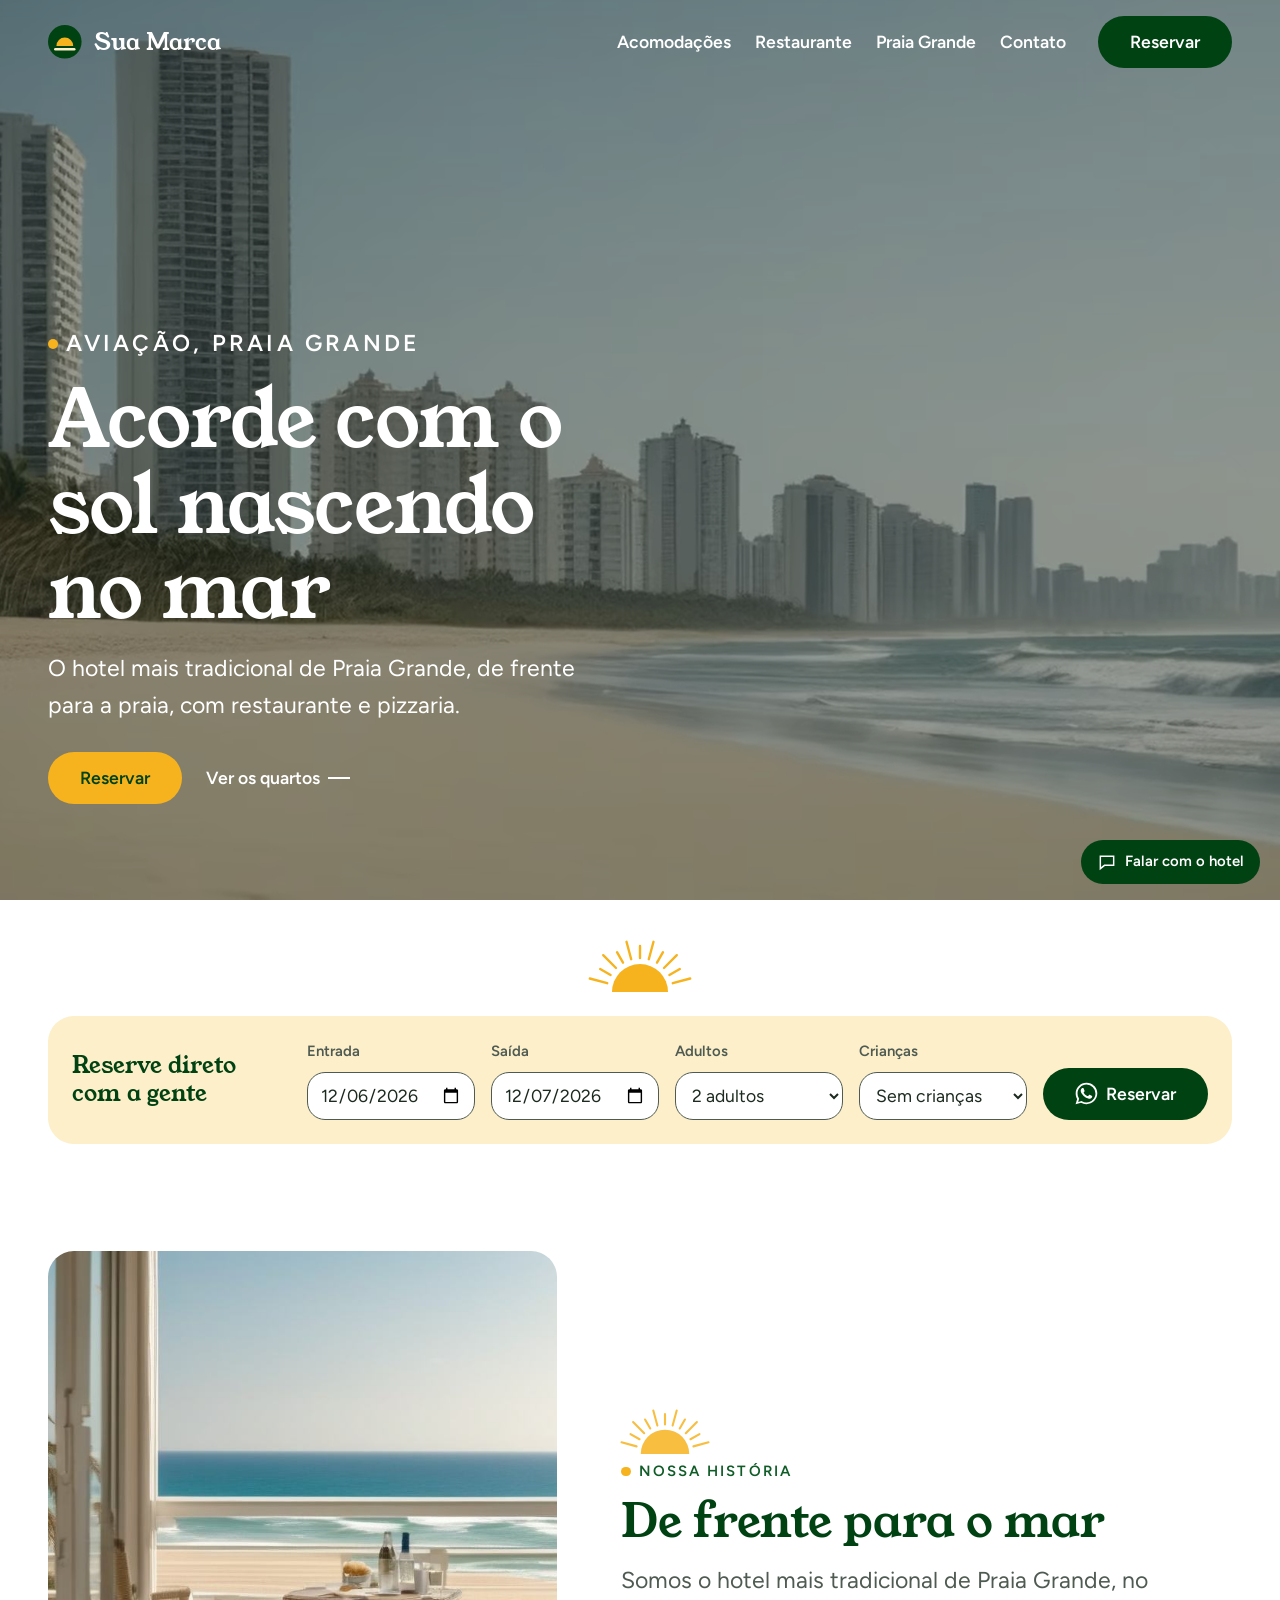
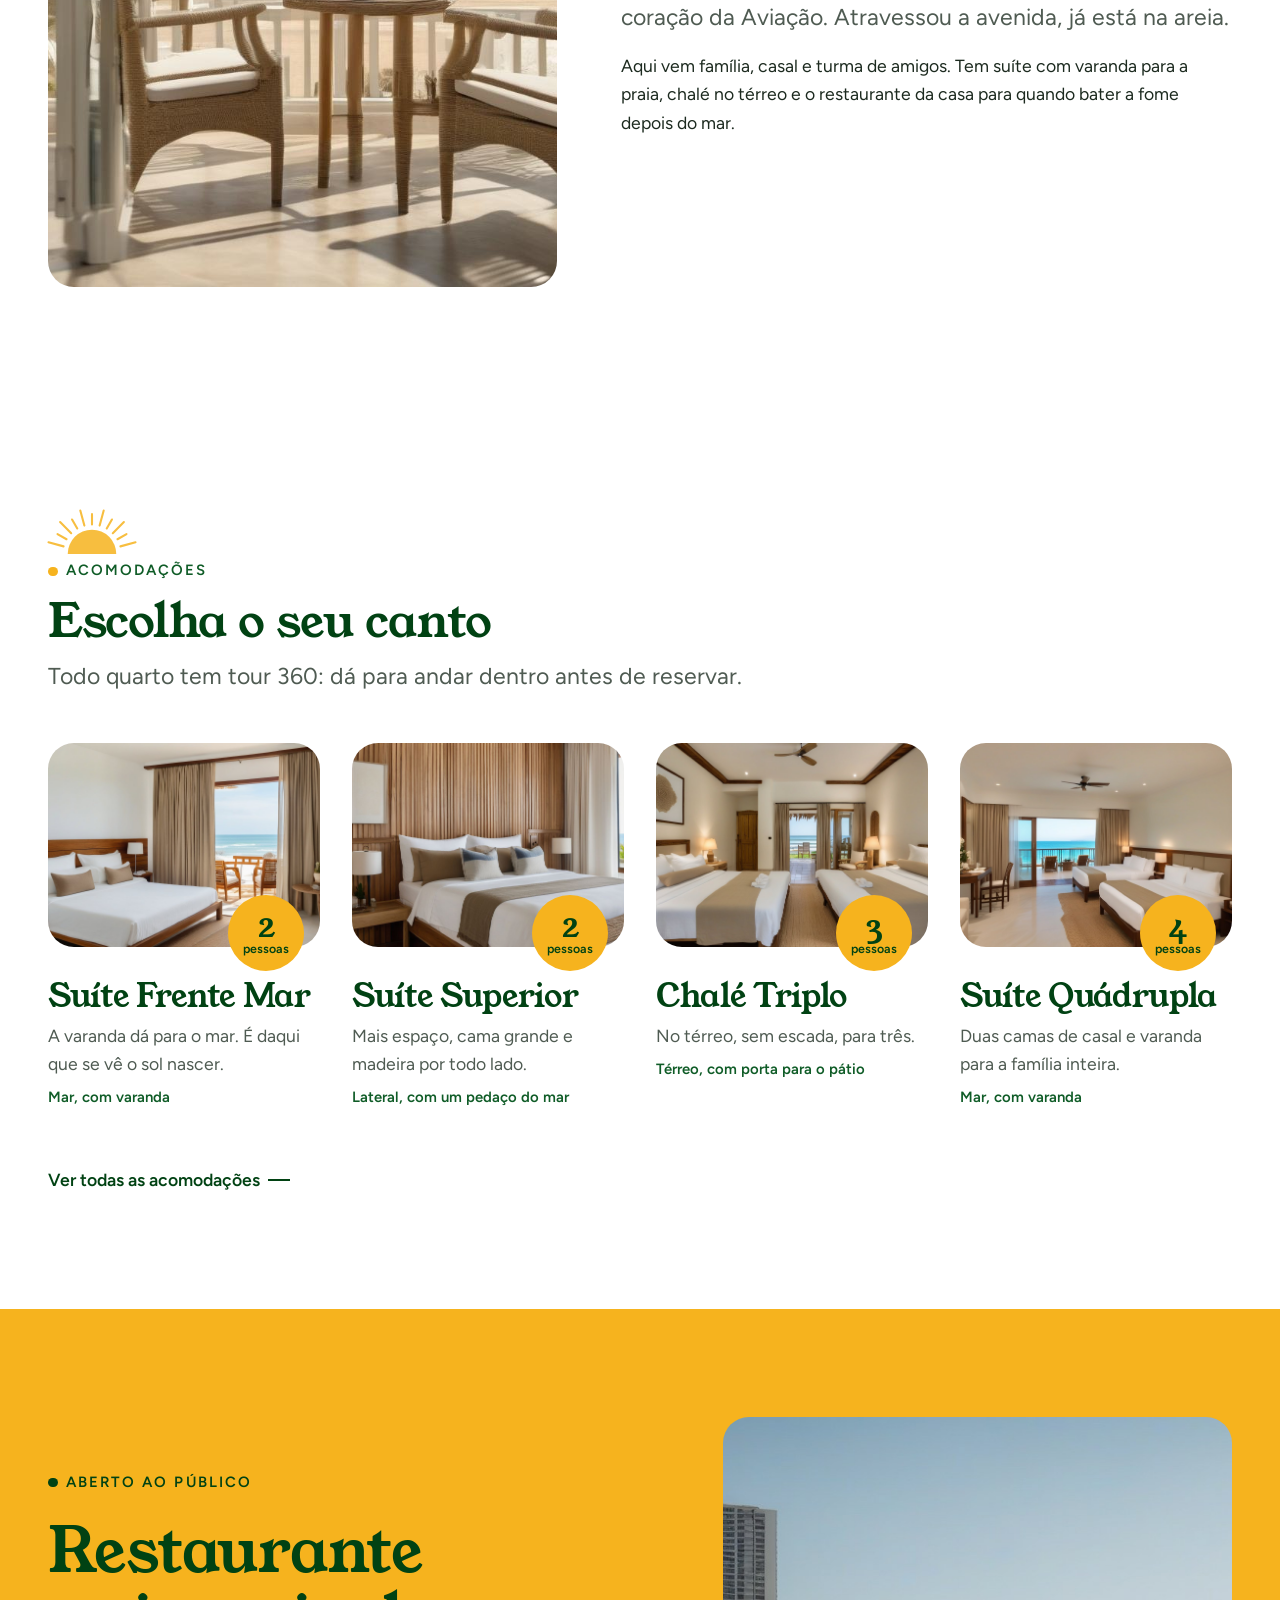
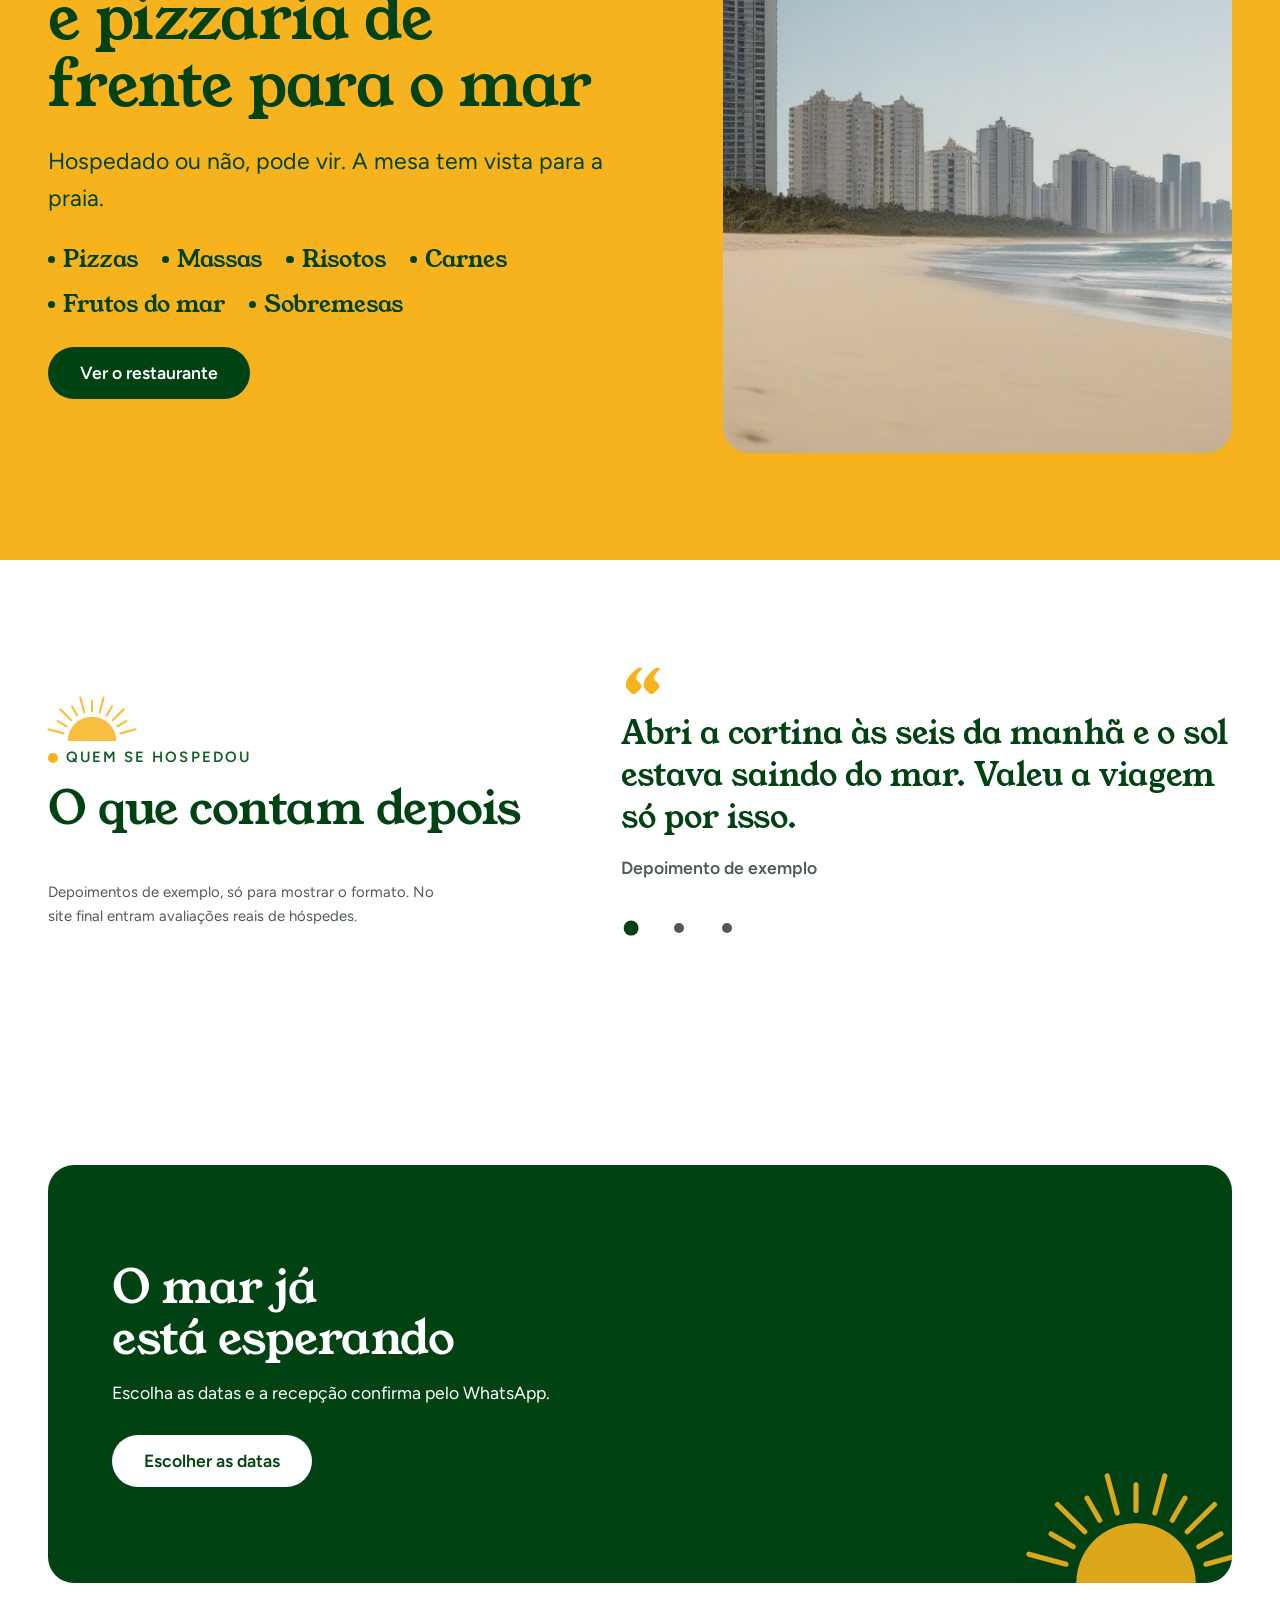
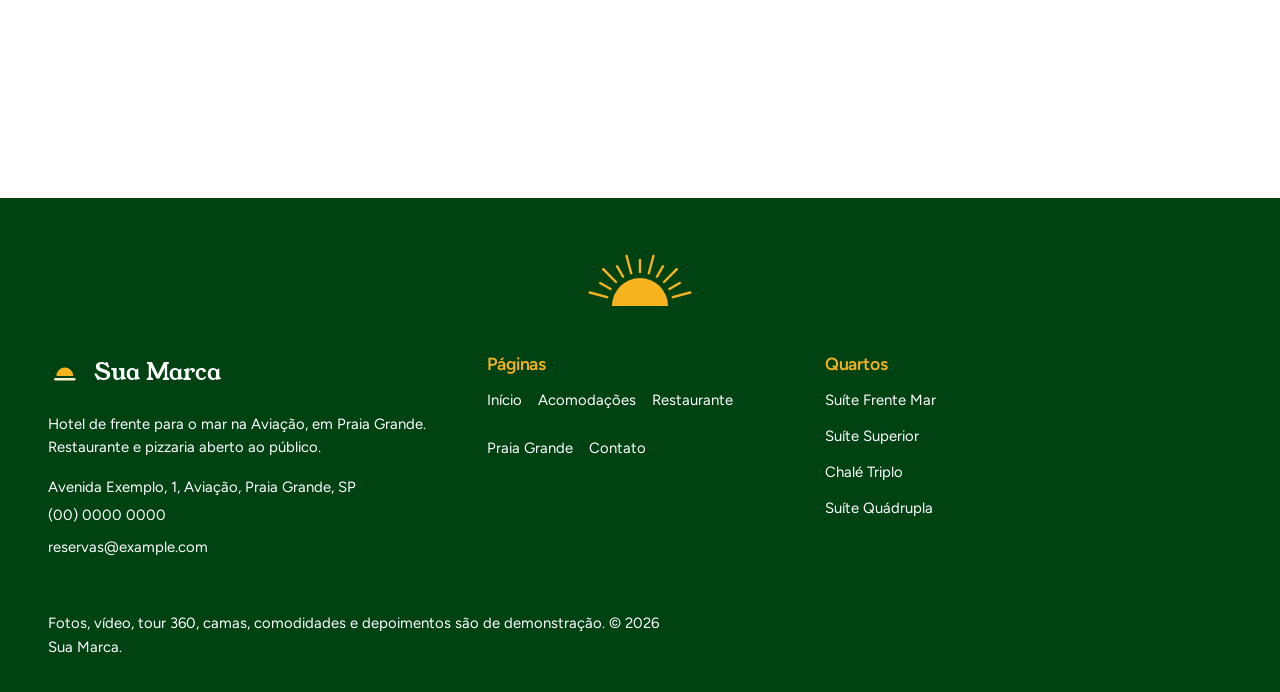
==== index.html @ ce3e1bea "Demo multipagina com tour 360 dos quartos" ====
<!doctype html>
<html lang="pt-BR">
<head>
<meta charset="utf-8">
<meta name="viewport" content="width=device-width, initial-scale=1">
<title>Sua Marca: hotel de frente para o mar em Praia Grande, com restaurante</title>
<meta name="description" content="Hotel de frente para o mar na Aviação, em Praia Grande. Suítes com varanda, chalés no térreo, restaurante e pizzaria aberto ao público e reserva pelo WhatsApp.">
<link rel="canonical" href="https://lugusofficial.github.io/hotel-frente-mar-praia-grande/">
<meta property="og:type" content="website">
<meta property="og:site_name" content="Sua Marca">
<meta property="og:title" content="Sua Marca: hotel de frente para o mar em Praia Grande, com restaurante">
<meta property="og:description" content="Hotel de frente para o mar na Aviação, em Praia Grande. Suítes com varanda, chalés no térreo, restaurante e pizzaria aberto ao público e reserva pelo WhatsApp.">
<meta property="og:url" content="https://lugusofficial.github.io/hotel-frente-mar-praia-grande/">
<meta property="og:image" content="assets/frente-mar-2.jpg">
<meta name="twitter:card" content="summary_large_image">
<meta name="theme-color" content="#014213">
<link rel="icon" href="assets/favicon.svg" type="image/svg+xml">
<link rel="preconnect" href="https://fonts.googleapis.com">
<link rel="preconnect" href="https://fonts.gstatic.com" crossorigin>
<link rel="stylesheet" href="https://fonts.googleapis.com/css2?family=Young+Serif&family=Figtree:wght@400;600&display=swap">
<link rel="stylesheet" href="css/tokens.css?v=3a400d22">
<link rel="stylesheet" href="css/base.css?v=050fb767">
<link rel="stylesheet" href="css/site.css?v=3a13e930">
<script type="application/ld+json">{"@context": "https://schema.org", "@type": "Hotel", "name": "Sua Marca", "description": "Hotel de frente para o mar no bairro Aviação, em Praia Grande, com restaurante e pizzaria aberto ao público.", "url": "https://lugusofficial.github.io/hotel-frente-mar-praia-grande/", "telephone": "+0000000000", "email": "reservas@example.com", "address": {"@type": "PostalAddress", "streetAddress": "Avenida Exemplo, 1", "addressLocality": "Praia Grande", "addressRegion": "SP", "addressCountry": "BR"}, "amenityFeature": [{"@type": "LocationFeatureSpecification", "name": "Restaurante", "value": true}, {"@type": "LocationFeatureSpecification", "name": "Wifi grátis", "value": true}, {"@type": "LocationFeatureSpecification", "name": "Ar condicionado", "value": true}]}</script>
<script src="js/main.js?v=dd145b68" defer></script>
<script src="js/atendente.js?v=088902ae" defer></script>
</head>
<body>
<a class="skip-link" href="#main">Pular para o conteúdo</a>
<header class="site-header">
  <div class="container site-header__inner">
    <a class="brand" href="index.html" aria-label="Sua Marca, página inicial"><svg class="brand__marca" viewBox="0 0 32 32" aria-hidden="true" focusable="false"><circle cx="16" cy="16" r="16" fill="#014213"/><path d="M8 20a8 8 0 0 1 16 0z" fill="#f6b31e"/><path d="M7 23h18" stroke="#fcefca" stroke-width="2.4" stroke-linecap="round"/></svg><span>Sua Marca</span></a>
    <button class="nav-toggle" type="button" aria-expanded="false" aria-controls="site-nav">
      <svg class="icon icon--menu" viewBox="0 0 24 24" aria-hidden="true" focusable="false"><path d="M4 7h16M4 12h16M4 17h16"/></svg>
      <svg class="icon icon--close" viewBox="0 0 24 24" aria-hidden="true" focusable="false" hidden><path d="M6 6l12 12M18 6L6 18"/></svg>
      <span class="visually-hidden">Menu</span>
    </button>
    <nav class="site-nav" id="site-nav" aria-label="Principal" data-open="false">
      <ul><li><a href="acomodacoes.html">Acomodações</a></li><li><a href="restaurante.html">Restaurante</a></li><li><a href="praia-grande.html">Praia Grande</a></li><li><a href="contato.html">Contato</a></li></ul>
      <a class="btn btn--primary" href="#reservar">Reservar</a>
    </nav>
  </div>
</header>
<main id="main">
  <section class="cena hero" aria-labelledby="titulo">
    <div class="cena__midia">
      <video autoplay muted loop playsinline preload="auto" poster="assets/hero.jpg" aria-hidden="true"
             data-video-el data-fallback="assets/hero.webp">
        <source src="assets/hero.webm" type="video/webm">
        <source src="assets/hero.mp4" type="video/mp4">
      </video>
    </div>
    <div class="container cena__texto">
      <p class="kicker">Aviação, Praia Grande</p>
      <h1 id="titulo">Acorde com o sol nascendo no mar</h1>
      <p>O hotel mais tradicional de Praia Grande, de frente para a praia, com restaurante e pizzaria.</p>
      <div class="cluster">
        <a class="btn btn--primary" href="#reservar">Reservar</a>
        <a class="link-seta" href="acomodacoes.html">Ver os quartos</a>
      </div>
    </div>
    <a class="cena__seta" href="#historia"><svg class="icon" viewBox="0 0 24 24" aria-hidden="true" focusable="false"><path d="M12 5v14M6 13l6 6 6-6"/></svg><span class="visually-hidden">Ver mais</span></a>
  </section>
  <div class="sol-divisor" aria-hidden="true"></div>
<div class="reserva" id="reservar">
  <form class="container reserva__form" action="contato.html" method="get" data-reserva data-whatsapp="https://wa.me/0000000000" data-quarto="">
    <p class="reserva__titulo">Reserve direto com a gente</p>
    <div class="field"><label for="r-entrada">Entrada</label><input id="r-entrada" name="entrada" type="date" required></div>
    <div class="field"><label for="r-saida">Saída</label><input id="r-saida" name="saida" type="date" required></div>
    <div class="field"><label for="r-adultos">Adultos</label><select id="r-adultos" name="adultos"><option value="1">1 adulto</option><option value="2" selected>2 adultos</option><option value="3">3 adultos</option><option value="4">4 adultos</option></select></div>
    <div class="field"><label for="r-criancas">Crianças</label><select id="r-criancas" name="criancas"><option value="0" selected>Sem crianças</option><option value="1">1 criança</option><option value="2">2 crianças</option><option value="3">3 crianças</option></select></div>
    <button class="btn btn--primary" type="submit"><svg class="icon icon--wa" viewBox="0 0 24 24" aria-hidden="true" focusable="false"><path d="M17.47 14.38c-.3-.15-1.76-.87-2.03-.97-.27-.1-.47-.15-.67.15-.2.3-.77.97-.94 1.17-.17.2-.35.22-.65.07-.3-.15-1.26-.46-2.4-1.48-.89-.79-1.49-1.77-1.66-2.07-.17-.3-.02-.46.13-.61.13-.13.3-.35.45-.52.15-.17.2-.3.3-.5.1-.2.05-.37-.02-.52-.07-.15-.67-1.62-.92-2.22-.24-.58-.49-.5-.67-.51h-.57c-.2 0-.52.07-.8.37-.27.3-1.04 1.02-1.04 2.48s1.07 2.88 1.21 3.08c.15.2 2.1 3.2 5.08 4.49.71.31 1.26.49 1.69.63.71.23 1.36.2 1.87.12.57-.09 1.76-.72 2.01-1.41.25-.7.25-1.29.17-1.41-.07-.13-.27-.2-.57-.35zM12.05 21.5h-.01a9.4 9.4 0 0 1-4.79-1.31l-.34-.2-3.56.93.95-3.47-.22-.36a9.38 9.38 0 0 1-1.44-5.01c0-5.19 4.23-9.41 9.42-9.41a9.36 9.36 0 0 1 6.66 2.76 9.35 9.35 0 0 1 2.75 6.66c0 5.19-4.23 9.41-9.42 9.41zm8.02-17.43A11.27 11.27 0 0 0 12.05.75C5.8.75.72 5.83.72 12.08c0 2 .52 3.95 1.52 5.66L.62 23.25l5.65-1.48a11.3 11.3 0 0 0 5.78 1.48h.01c6.25 0 11.33-5.08 11.33-11.33 0-3.03-1.18-5.87-3.32-8.01z"/></svg>Reservar</button>
    <p class="form-status visually-hidden" role="status"></p>
  </form>
</div>

  <section class="section" id="historia" aria-labelledby="historia-titulo">
    <div class="container historia">
      <div class="historia__foto"><img src="assets/frente-mar-2.jpg" alt="Varanda com mesa redonda e duas cadeiras de madeira, um coqueiro ao lado e o mar logo depois da areia" width="1216" height="832" loading="lazy" decoding="async"></div>
      <div class="stack">
        <div class="cabeca">
        <p class="kicker">Nossa história</p>
        <h2 id="historia-titulo">De frente para o mar</h2>
      </div>
        <p class="lead">Somos o hotel mais tradicional de Praia Grande, no coração da Aviação. Atravessou a avenida, já está na areia.</p>
        <p>Aqui vem família, casal e turma de amigos. Tem suíte com varanda para a praia, chalé no térreo e o restaurante da casa para quando bater a fome depois do mar.</p>
      </div>
    </div>
  </section>

  <section class="section" aria-labelledby="quartos-titulo">
    <div class="container">
      <div class="cabeca">
        <p class="kicker">Acomodações</p>
        <h2 id="quartos-titulo">Escolha o seu canto</h2>
        <p class="lead">Todo quarto tem tour 360: dá para andar dentro antes de reservar.</p>
      </div>
      <div class="quartos" data-reveal-filhos>
        <a class="quarto" href="suite-frente-mar.html">
          <div class="quarto__foto"><img src="assets/frente-mar-1.jpg" alt="Quarto claro com cama de casal de lençol branco, almofadas cor de areia e a porta aberta para uma varanda de frente para o mar" width="1216" height="832" loading="lazy" decoding="async"><span class="carimbo carimbo--canto"><strong>2</strong><small>pessoas</small></span></div>
          <h3>Suíte Frente Mar</h3>
          <p>A varanda dá para o mar. É daqui que se vê o sol nascer.</p>
          <p class="quarto__vista">Mar, com varanda</p>
        </a>
        <a class="quarto" href="suite-superior.html">
          <div class="quarto__foto"><img src="assets/superior-1.jpg" alt="Suíte com cama de casal grande, cabeceira de ripas de madeira, almofadas cinza e janela com um pedaço do mar" width="1216" height="832" loading="lazy" decoding="async"><span class="carimbo carimbo--canto"><strong>2</strong><small>pessoas</small></span></div>
          <h3>Suíte Superior</h3>
          <p>Mais espaço, cama grande e madeira por todo lado.</p>
          <p class="quarto__vista">Lateral, com um pedaço do mar</p>
        </a>
        <a class="quarto" href="chale-triplo.html">
          <div class="quarto__foto"><img src="assets/triplo-1.jpg" alt="Chalé com duas camas de lençol branco e faixas cor de areia, ventilador de teto e porta aberta para um pátio com o mar ao fundo" width="1216" height="832" loading="lazy" decoding="async"><span class="carimbo carimbo--canto"><strong>3</strong><small>pessoas</small></span></div>
          <h3>Chalé Triplo</h3>
          <p>No térreo, sem escada, para três.</p>
          <p class="quarto__vista">Térreo, com porta para o pátio</p>
        </a>
        <a class="quarto" href="suite-quadrupla.html">
          <div class="quarto__foto"><img src="assets/quadrupla-1.jpg" alt="Suíte de família com duas camas de casal, mesa com cadeiras e porta de vidro para uma varanda de frente para o mar" width="1216" height="832" loading="lazy" decoding="async"><span class="carimbo carimbo--canto"><strong>4</strong><small>pessoas</small></span></div>
          <h3>Suíte Quádrupla</h3>
          <p>Duas camas de casal e varanda para a família inteira.</p>
          <p class="quarto__vista">Mar, com varanda</p>
        </a>
      </div>
      <p class="quartos__mais"><a class="link-seta" href="acomodacoes.html">Ver todas as acomodações</a></p>
    </div>
  </section>

  <section class="section faixa-sol" aria-labelledby="rest-titulo">
    <div class="container restaurante">
      <div class="restaurante__texto">
        <p class="kicker">Aberto ao público</p>
        <h2 id="rest-titulo">Restaurante e pizzaria de frente para o mar</h2>
        <p class="lead">Hospedado ou não, pode vir. A mesa tem vista para a praia.</p>
        <ul class="pratos"><li>Pizzas</li><li>Massas</li><li>Risotos</li><li>Carnes</li><li>Frutos do mar</li><li>Sobremesas</li></ul>
        <a class="btn btn--primary" href="restaurante.html">Ver o restaurante</a>
      </div>
      <div class="restaurante__foto"><img src="assets/praia.jpg" alt="Praia larga de areia clara com ondas baixas e os prédios da orla ao fundo" width="1216" height="832" loading="lazy" decoding="async"></div>
    </div>
  </section>

  <section class="section" aria-labelledby="depo-titulo">
    <div class="container avaliacoes">
      <div>
        <div class="cabeca">
        <p class="kicker">Quem se hospedou</p>
        <h2 id="depo-titulo">O que contam depois</h2>
      </div>
        <p class="fonte">Depoimentos de exemplo, só para mostrar o formato. No site final entram avaliações reais de hóspedes.</p>
      </div>
      <div class="depo" data-depo>
        <div class="depo__trilho">
          <figure class="depo__item">
            <blockquote>Abri a cortina às seis da manhã e o sol estava saindo do mar. Valeu a viagem só por isso.</blockquote>
            <figcaption><cite>Depoimento de exemplo</cite></figcaption>
          </figure>
          <figure class="depo__item">
            <blockquote>Jantamos na pizzaria duas noites seguidas. As crianças pediram para voltar.</blockquote>
            <figcaption><cite>Depoimento de exemplo</cite></figcaption>
          </figure>
          <figure class="depo__item">
            <blockquote>Atravessei a rua e já estava na areia. Quarto limpo e o pessoal da recepção muito atencioso.</blockquote>
            <figcaption><cite>Depoimento de exemplo</cite></figcaption>
          </figure>
        </div>
        <div class="depo__nav"></div>
      </div>
    </div>
  </section>

  <section class="section chamada">
    <div class="container">
      <div class="chamada__bloco">
        <h2>O mar já está esperando</h2>
        <p>Escolha as datas e a recepção confirma pelo WhatsApp.</p>
        <a class="btn btn--claro" href="#reservar">Escolher as datas</a>
      </div>
    </div>
  </section>
</main>

<div class="atendente" data-atendente data-whatsapp="https://wa.me/0000000000" hidden>
  <button class="atendente__abrir" type="button" data-atendente-abrir aria-expanded="false" aria-controls="atendente-painel">
    <svg class="atendente__icone" viewBox="0 0 24 24" aria-hidden="true" focusable="false"><path d="M4 5h16v11H9l-5 4z"/></svg>
    <span>Falar com o hotel</span>
  </button>
  <div class="atendente__painel" id="atendente-painel" role="dialog" aria-labelledby="atendente-titulo" data-atendente-painel hidden>
    <div class="atendente__topo">
      <p class="atendente__titulo" id="atendente-titulo">Atendente de demonstração</p>
      <button class="atendente__fechar" type="button" data-atendente-fechar>
        <svg class="icon" viewBox="0 0 24 24" aria-hidden="true" focusable="false"><path d="M6 6l12 12M18 6L6 18"/></svg>
        <span class="visually-hidden">Fechar a conversa</span>
      </button>
    </div>
    <ol class="atendente__mensagens" data-atendente-mensagens aria-live="polite"></ol>
    <ul class="atendente__chips" data-atendente-chips></ul>
    <form class="atendente__form" data-atendente-form>
      <label class="visually-hidden" for="atendente-texto">Sua mensagem</label>
      <input id="atendente-texto" type="text" autocomplete="off" maxlength="200" placeholder="Pergunte sobre quartos, vista ou o restaurante">
      <button class="atendente__enviar" type="submit">Enviar</button>
    </form>
    <p class="atendente__aviso">Respostas automáticas de demonstração. Para reservar, a conversa segue no WhatsApp.</p>
  </div>
</div>
<footer class="site-footer">
  <div class="sol-divisor" aria-hidden="true"></div>
  <div class="container">
    <div class="rodape">
      <div class="stack">
        <a class="brand" href="index.html" aria-label="Sua Marca, página inicial"><svg class="brand__marca" viewBox="0 0 32 32" aria-hidden="true" focusable="false"><circle cx="16" cy="16" r="16" fill="#014213"/><path d="M8 20a8 8 0 0 1 16 0z" fill="#f6b31e"/><path d="M7 23h18" stroke="#fcefca" stroke-width="2.4" stroke-linecap="round"/></svg><span>Sua Marca</span></a>
        <p>Hotel de frente para o mar na Aviação, em Praia Grande. Restaurante e pizzaria aberto ao público.</p>
        <p>Avenida Exemplo, 1, Aviação, Praia Grande, SP<br><a href="tel:+0000000000">(00) 0000 0000</a><br><a href="mailto:reservas@example.com">reservas@example.com</a></p>
      </div>
      <nav aria-label="Rodapé">
        <h2>Páginas</h2>
        <ul><li><a href="index.html">Início</a></li><li><a href="acomodacoes.html">Acomodações</a></li><li><a href="restaurante.html">Restaurante</a></li><li><a href="praia-grande.html">Praia Grande</a></li><li><a href="contato.html">Contato</a></li></ul>
      </nav>
      <div>
        <h2>Quartos</h2>
        <ul><li><a href="suite-frente-mar.html">Suíte Frente Mar</a></li><li><a href="suite-superior.html">Suíte Superior</a></li><li><a href="chale-triplo.html">Chalé Triplo</a></li><li><a href="suite-quadrupla.html">Suíte Quádrupla</a></li></ul>
      </div>
    </div>
    <p class="rodape__fim">Fotos, vídeo, tour 360, camas, comodidades e depoimentos são de demonstração. © <span data-year>2026</span> Sua Marca.</p>
  </div>
</footer>
</body>
</html>
---- css/tokens.css ----
/* Tokens escritos a mao a partir do DESIGN.md do projeto: sol nascendo no mar.
   Branco dominante, o verde escuro da marca no texto forte, botoes e rodape,
   o amarelo do sol em blocos com texto verde em cima e o creme para alternar
   secoes. Sem vermelho, sem azul. */
:root {
  --branco: #ffffff;
  --verde: #014213;
  --verde-medio: #0f5c27;
  --sol: #f6b31e;
  --creme: #fcefca;
  --tinta: #1c2a1f;
  --cinza: #4f5b52;
  --linha: #e8dfc4;

  --color-bg: var(--branco);
  --color-text: var(--tinta);
  --color-muted: var(--cinza);
  --color-surface: var(--creme);
  --color-rule: var(--linha);
  --color-accent: var(--verde);
  --color-on-accent: var(--branco);
  --color-focus: var(--verde);

  /* Duas familias (teto do build-rules): Young Serif nos titulos, Figtree no
     texto, rotulos e botoes. O DESIGN.md pede ainda a Basic no texto corrido;
     ficou fora por ser a terceira familia. */
  --font-display: "Young Serif", Georgia, "Times New Roman", serif;
  --font-body: "Figtree", system-ui, -apple-system, "Segoe UI", sans-serif;
  --weight-display: 400;
  --weight-display-strong: 400;
  --weight-body: 400;
  --weight-body-medium: 600;

  --step--1: clamp(0.88rem, 0.85rem + 0.1vw, 0.94rem);
  --step-0: clamp(1rem, 0.96rem + 0.2vw, 1.1rem);
  --step-1: clamp(1.2rem, 1.12rem + 0.4vw, 1.45rem);
  --step-2: clamp(1.5rem, 1.3rem + 0.9vw, 2.05rem);
  --step-3: clamp(2rem, 1.6rem + 1.7vw, 3rem);
  --step-4: clamp(2.4rem, 1.8rem + 2.6vw, 4rem);
  --step-5: clamp(2.7rem, 1.9rem + 3.8vw, 5.2rem);
  --leading-body: 1.6;
  --leading-tight: 1.08;
  --measure: 62ch;

  --space-1: 0.25rem;
  --space-2: 0.5rem;
  --space-3: 0.75rem;
  --space-4: 1rem;
  --space-5: 1.5rem;
  --space-6: 2rem;
  --space-7: 3rem;
  --space-8: 4rem;
  --space-9: 6rem;
  --gutter: 1.25rem;
  --container: 74rem;
  --section-gap: clamp(5rem, 3.5rem + 4vw, 7rem);

  --radius-sm: 8px;
  --radius-md: 18px;
  --radius-lg: 26px;
  --radius-pill: 999px;

  /* Diametro do carimbo redondo do sol. */
  --carimbo: 5.5rem;
  /* Altura do arco do sol atras dos titulos. */
  --sol-altura: 5rem;

  --sombra: 0 14px 40px color-mix(in srgb, var(--verde) 22%, transparent);
}
---- css/base.css ----
/* Generated by scaffold.py. Base layer: reset, typography, primitives. Do not duplicate these rules in site.css. */
*, *::before, *::after { box-sizing: border-box; }
* { margin: 0; }
html { -webkit-text-size-adjust: 100%; scroll-behavior: smooth; }
body {
  background: var(--color-bg);
  color: var(--color-text);
  font-family: var(--font-body);
  font-weight: var(--weight-body);
  font-size: var(--step-0);
  line-height: var(--leading-body);
  -webkit-font-smoothing: antialiased;
  overflow-wrap: anywhere;
}
img, svg, video { display: block; max-width: 100%; height: auto; }
img { border-radius: var(--radius-md); }
input, button, textarea, select { font: inherit; color: inherit; }
button { cursor: pointer; }
a { color: inherit; text-decoration-thickness: 1px; text-underline-offset: 0.15em; cursor: pointer; }
ul, ol { list-style: none; padding: 0; }
[hidden] { display: none !important; }
table { border-collapse: collapse; width: 100%; }
th, td { text-align: left; padding: var(--space-2) 0; vertical-align: top; }
hr, .rule { border: 0; border-top: 1px solid var(--color-rule); }

h1, h2, h3, h4 {
  font-family: var(--font-display);
  font-weight: var(--weight-display);
  line-height: var(--leading-tight);
  letter-spacing: -0.01em;
  text-wrap: balance;
}
h1 { font-size: var(--step-5); }
h2 { font-size: var(--step-3); }
h3 { font-size: var(--step-1); }
p, li, td, th, dd, dt, label, blockquote { max-width: var(--measure); }
.lead { font-size: var(--step-1); color: var(--color-muted); }
.muted { color: var(--color-muted); }
.label { font-size: var(--step--1); letter-spacing: 0.08em; text-transform: uppercase; color: var(--color-muted); }
.display { font-size: var(--step-4); font-family: var(--font-display); font-weight: var(--weight-display); line-height: var(--leading-tight); }

/* Layout primitives */
.container { width: min(100% - 2 * var(--gutter), var(--container)); margin-inline: auto; }
.container--narrow { max-width: 40rem; }
.container--wide { max-width: 90rem; }
.section { padding-block: var(--section-gap); }
.stack > * + * { margin-top: var(--space-4); }
.stack--lg > * + * { margin-top: var(--space-6); }
.stack--xl > * + * { margin-top: var(--space-8); }
.cluster { display: flex; flex-wrap: wrap; gap: var(--space-4); align-items: center; }
.split { display: grid; gap: var(--space-6); align-items: start; }
.grid { display: grid; gap: var(--space-6) var(--space-7); }
.media { border-radius: var(--radius-lg); overflow: hidden; }
.media img { border-radius: inherit; width: 100%; }
.surface { background: var(--color-surface); border-radius: var(--radius-lg); padding: var(--space-6); }
.numeral { font-family: var(--font-display); font-size: var(--step-4); line-height: 1; color: var(--color-muted); }
@media (min-width: 48em) {
  .split { grid-template-columns: repeat(2, minmax(0, 1fr)); gap: var(--space-8); }
  .split--wide-media { grid-template-columns: 5fr 7fr; }
  .split--wide-text { grid-template-columns: 7fr 5fr; }
  .grid--3 { grid-template-columns: repeat(3, minmax(0, 1fr)); }
  .grid--2 { grid-template-columns: repeat(2, minmax(0, 1fr)); }
  .surface { padding: var(--space-8); }
}

/* Buttons: pill by default, one primary per viewport */
.btn {
  display: inline-flex; align-items: center; justify-content: center; gap: var(--space-2);
  min-height: 3rem; padding: var(--space-3) var(--space-6);
  border-radius: var(--radius-pill); border: 0;
  font-weight: var(--weight-body-medium); text-decoration: none; cursor: pointer;
  transition: opacity 150ms ease, transform 150ms ease;
}
.btn--primary { background: var(--color-accent); color: var(--color-on-accent); }
.btn--primary:hover { opacity: 0.9; }
.btn--primary:active { transform: translateY(1px); }
.btn--link { padding-inline: 0; min-height: auto; text-decoration: underline; text-underline-offset: 0.2em; }
.icon { width: 1.25em; height: 1.25em; fill: none; stroke: currentColor; stroke-width: 1.75; stroke-linecap: round; stroke-linejoin: round; flex: none; }

/* Header and navigation */
.site-header { padding-block: var(--space-4); }
.site-header__inner { display: flex; align-items: center; justify-content: space-between; gap: var(--space-4); flex-wrap: wrap; }
.brand { font-family: var(--font-display); font-weight: var(--weight-display-strong); font-size: var(--step-1); text-decoration: none; }
.nav-toggle { background: none; border: 0; padding: var(--space-2); border-radius: var(--radius-pill); display: inline-flex; }
.site-nav { display: none; width: 100%; padding-top: var(--space-4); }
.site-nav[data-open="true"] { display: block; }
.site-nav ul { display: flex; flex-direction: column; gap: var(--space-3); margin-bottom: var(--space-4); }
.site-nav a:not(.btn) { text-decoration: none; padding-block: var(--space-2); display: inline-block; }
.site-nav a:not(.btn):hover { text-decoration: underline; }
@media (min-width: 48em) {
  .nav-toggle { display: none; }
  .site-nav { display: flex; width: auto; padding: 0; align-items: center; gap: var(--space-6); }
  .site-nav ul { flex-direction: row; gap: var(--space-5); margin: 0; }
}

/* Forms: visible labels, one rule per field */
.field { display: grid; gap: var(--space-2); }
.field input, .field textarea {
  width: 100%; padding: var(--space-3) var(--space-4);
  background: transparent; border: 1px solid var(--color-rule); border-radius: var(--radius-md);
}
.field textarea { min-height: 8rem; resize: vertical; }
.form-status { color: var(--color-muted); min-height: 1.5em; }

/* Footer */
.site-footer { padding-block: var(--space-8) var(--space-6); color: var(--color-muted); font-size: var(--step--1); }
.site-footer nav ul { display: flex; flex-wrap: wrap; gap: var(--space-4); }
.site-footer a { text-decoration: none; }
.site-footer a:hover { text-decoration: underline; }

/* Accessibility */
.visually-hidden { position: absolute; width: 1px; height: 1px; overflow: hidden; clip: rect(0 0 0 0); white-space: nowrap; }
.skip-link { position: absolute; left: -999px; top: var(--space-4); z-index: 10; background: var(--color-accent); color: var(--color-on-accent); padding: var(--space-3) var(--space-5); border-radius: var(--radius-pill); text-decoration: none; }
.skip-link:focus { left: var(--space-4); }
:focus-visible { outline: 2px solid var(--color-focus); outline-offset: 3px; border-radius: var(--radius-sm); }
@media (prefers-reduced-motion: reduce) {
  *, *::before, *::after { animation-duration: 0.01ms !important; animation-iteration-count: 1 !important; transition-duration: 0.01ms !important; scroll-behavior: auto !important; }
}
---- css/site.css ----
/* Camada do site: sol nascendo no mar. Branco dominante, o verde escuro da
   marca em titulos, botoes e rodape, o amarelo do sol em blocos com texto
   verde (carimbos redondos, faixa do restaurante), creme para alternar e o
   arco do sol nascente (assets/sol.svg) atras dos titulos e no divisor do
   heroi. So tokens. */

body { overflow-x: hidden; color: var(--tinta); }
h1, h2, h3 { color: var(--verde); letter-spacing: -0.01em; }
h2 { font-size: var(--step-3); }
.lead { color: var(--cinza); }

/* Rotulo com o pontinho do sol na frente */
.kicker { display: inline-flex; align-items: center; gap: var(--space-2); font-weight: var(--weight-body-medium); font-size: var(--step--1); letter-spacing: 0.14em; text-transform: uppercase; color: var(--verde-medio); }
.kicker::before { content: ""; width: 0.6rem; height: 0.6rem; border-radius: var(--radius-pill); background: var(--sol); flex: none; }

/* Cabeca de secao: o arco do sol nasce atras do rotulo e do titulo */
.cabeca { position: relative; isolation: isolate; display: grid; gap: var(--space-3); margin-bottom: var(--space-7); max-width: 46rem; padding-top: calc(var(--sol-altura) * 0.72); }
.cabeca::before { content: ""; position: absolute; z-index: -1; left: calc(-1 * var(--space-2)); top: 0; width: calc(var(--sol-altura) * 1.3); height: calc(var(--sol-altura) * 0.65); background: url("../assets/sol.svg") no-repeat left bottom / contain; opacity: 0.85; }
.stack > .cabeca { margin-bottom: var(--space-2); }

/* Divisor: o sol nascendo sobre a linha do horizonte */
.sol-divisor { height: calc(var(--sol-altura) * 0.75); background: url("../assets/sol.svg") no-repeat center bottom / contain; }

/* Botoes */
.btn { font-weight: var(--weight-body-medium); transition: background-color 200ms ease, color 200ms ease, transform 200ms ease; }
.btn:hover { transform: translateY(-2px); }
.btn--primary:hover { opacity: 1; background: var(--verde-medio); }
.btn--claro { background: var(--branco); color: var(--verde); }
.btn--claro:hover { background: var(--creme); }
.btn .icon--wa { width: 1.3em; height: 1.3em; fill: currentColor; stroke: none; }
.link-seta { font-weight: var(--weight-body-medium); color: var(--verde); text-decoration: none; display: inline-flex; align-items: center; gap: var(--space-2); min-height: 44px; }
.link-seta::after { content: ""; width: 1.4rem; height: 2px; background: currentColor; transition: width 250ms ease; }
.link-seta:hover::after { width: 2.4rem; }

/* Cabecalho */
.site-header { position: sticky; top: 0; z-index: 30; background: var(--branco); transition: background-color 250ms ease; }
.site-header.is-sobre { background: transparent; }
.site-header.is-sobre .brand, .site-header.is-sobre .nav-toggle, .site-header.is-sobre .site-nav a:not(.btn) { color: var(--branco); }
.site-header.is-aberto { background: var(--branco); }
.site-header.is-aberto .brand, .site-header.is-aberto .nav-toggle, .site-header.is-aberto .site-nav a:not(.btn) { color: var(--verde); }
.brand { display: inline-flex; align-items: center; gap: var(--space-3); font-size: var(--step-1); color: var(--verde); }
.brand__marca { width: 2.1rem; height: 2.1rem; flex: none; }
.nav-toggle { color: var(--verde); min-width: 44px; min-height: 44px; align-items: center; justify-content: center; }
.site-nav a:not(.btn) { font-weight: var(--weight-body-medium); color: var(--verde); }
.site-nav a[aria-current="page"]:not(.btn) { text-decoration: underline; text-decoration-color: var(--sol); text-decoration-thickness: 3px; text-underline-offset: 0.45em; }
@media (min-width: 48em) and (max-width: 67.99em) {
  .nav-toggle { display: inline-flex; }
  .site-nav { display: none; width: 100%; padding-top: var(--space-4); }
  .site-nav[data-open="true"] { display: block; }
  .site-nav ul { flex-direction: column; gap: var(--space-3); margin-bottom: var(--space-4); }
}

/* Heroi de video. Sem o video, o fundo e o verde da marca. */
.cena { position: relative; min-height: 100svh; margin-top: calc(-1 * var(--altura-header, 4.5rem)); display: grid; align-items: end; color: var(--branco); overflow: hidden; background: var(--verde); }
.cena__midia, .cena__midia video, .cena__midia img { position: absolute; inset: 0; width: 100%; height: 100%; object-fit: cover; }
.cena__midia img { border-radius: inherit; }
.cena__midia::after { content: ""; position: absolute; inset: 0; background: color-mix(in srgb, var(--tinta) 42%, transparent); }
.cena video::-webkit-media-controls-start-playback-button { display: none; }
.cena__texto { position: relative; z-index: 1; display: grid; gap: var(--space-4); justify-items: start; padding-block: var(--space-9) var(--space-9); }
.cena .kicker, .cena h1, .cena .link-seta { color: var(--branco); }
.cena h1 { font-size: var(--step-5); max-width: 13ch; }
.cena p { font-size: var(--step-1); max-width: 36ch; }
.cena .cluster { margin-top: var(--space-3); gap: var(--space-5); }
.cena .btn--primary { background: var(--sol); color: var(--verde); }
.cena .btn--primary:hover { background: var(--creme); }
.cena__seta { position: absolute; z-index: 1; left: var(--gutter); bottom: var(--space-5); width: 2.75rem; height: 2.75rem; display: grid; place-items: center; border-radius: var(--radius-pill); color: var(--verde); background: var(--sol); text-decoration: none; animation: desce 2.6s ease-in-out infinite; }
@keyframes desce { 0%, 100% { transform: translateY(0); } 50% { transform: translateY(8px); } }
@media (min-width: 48em) { .cena__seta { display: none; } }
.cena + .sol-divisor { margin-top: var(--space-6); }

/* Topo das paginas internas: foto com o sol redondo nascendo atras */
.topo { padding-block: var(--space-7) var(--space-8); }
.topo__grade { display: grid; gap: var(--space-7); align-items: center; }
@media (min-width: 52em) { .topo__grade { grid-template-columns: 6fr 5fr; gap: var(--space-8); } }
.topo h1 { font-size: var(--step-4); max-width: 16ch; }
.topo .cluster { margin-top: var(--space-5); }
.topo__foto { position: relative; isolation: isolate; margin-right: var(--space-4); margin-top: var(--space-4); }
.topo__foto::before { content: ""; position: absolute; z-index: -1; right: calc(-1 * var(--space-4)); top: calc(-1 * var(--space-4)); width: 38%; aspect-ratio: 1; border-radius: var(--radius-pill); background: var(--sol); }
.topo__foto img { width: 100%; aspect-ratio: 4 / 3; object-fit: cover; border-radius: var(--radius-lg); }

/* Carimbo: o sol redondo, texto verde */
.carimbo { display: inline-grid; place-content: center; text-align: center; flex: none; width: var(--carimbo); aspect-ratio: 1; border-radius: var(--radius-pill); background: var(--sol); color: var(--verde); font-size: var(--step--1); font-weight: var(--weight-body-medium); line-height: 1.15; }
.carimbo strong { font-family: var(--font-display); font-weight: var(--weight-display); font-size: var(--step-2); line-height: 1; }
.carimbo--canto { position: absolute; right: var(--space-4); bottom: calc(-1 * var(--space-5)); width: 4.75rem; }

/* Barra de reserva */
.reserva { position: relative; z-index: 2; padding-top: var(--space-5); }
.reserva__form { display: grid; gap: var(--space-4); align-items: end; padding: var(--space-5); border-radius: var(--radius-lg); background: var(--creme); }
.reserva__titulo { font-family: var(--font-display); font-weight: var(--weight-display); font-size: var(--step-1); color: var(--verde); line-height: 1.2; }
.reserva .field label { font-size: var(--step--1); font-weight: var(--weight-body-medium); color: var(--cinza); white-space: nowrap; overflow: hidden; text-overflow: ellipsis; }
@media (min-width: 40em) { .reserva__form { grid-template-columns: repeat(2, minmax(0, 1fr)); } .reserva__titulo { grid-column: 1 / -1; } }
@media (min-width: 64em) { .reserva__form { grid-template-columns: minmax(0, 1.3fr) repeat(4, minmax(0, 1fr)) auto; } .reserva__titulo { grid-column: auto; align-self: center; } }
.reserva .field { min-width: 0; }
.reserva .field input, .reserva .field select { min-width: 0; width: 100%; height: 3rem; padding-block: 0; padding-inline: var(--space-3); line-height: 1.2; }

/* Historia: foto da varanda e o texto */
.historia { display: grid; gap: var(--space-7); align-items: center; }
@media (min-width: 52em) { .historia { grid-template-columns: 5fr 6fr; gap: var(--space-8); } }
.historia__foto img { width: 100%; aspect-ratio: 4 / 5; object-fit: cover; border-radius: var(--radius-lg); }

/* Quartos em grade: e a lista de produtos do hotel */
.quartos { display: grid; gap: var(--space-8) var(--space-6); }
@media (min-width: 40em) { .quartos { grid-template-columns: repeat(2, minmax(0, 1fr)); } }
@media (min-width: 72em) { .quartos { grid-template-columns: repeat(4, minmax(0, 1fr)); } }
.quarto { display: grid; gap: var(--space-2); align-content: start; text-decoration: none; color: inherit; }
.quarto__foto { position: relative; margin-bottom: var(--space-5); }
.quarto__foto img { width: 100%; aspect-ratio: 4 / 3; object-fit: cover; border-radius: var(--radius-lg); transition: transform 400ms ease; }
.quarto:hover .quarto__foto img { transform: translateY(-4px); }
.quarto h3 { font-size: var(--step-2); transition: color 200ms ease; }
.quarto:hover h3 { color: var(--verde-medio); text-decoration: underline; text-decoration-color: var(--sol); text-decoration-thickness: 3px; text-underline-offset: 0.2em; }
.quarto p { color: var(--cinza); }
.quarto .quarto__vista { font-weight: var(--weight-body-medium); font-size: var(--step--1); color: var(--verde-medio); }
.quartos__mais { margin-top: var(--space-7); }

/* Faixa do restaurante: bloco amarelo cheio, texto verde */
.faixa-sol { background: var(--sol); color: var(--verde); }
.faixa-sol h2, .faixa-sol .kicker, .faixa-sol .lead, .faixa-sol p { color: var(--verde); }
.faixa-sol .kicker::before { background: var(--verde); }
.restaurante { display: grid; gap: var(--space-8); align-items: center; }
@media (min-width: 56em) { .restaurante { grid-template-columns: 6fr 5fr; } }
.restaurante__texto { display: grid; gap: var(--space-5); justify-items: start; }
.restaurante__texto h2 { font-size: var(--step-4); max-width: 15ch; }
.restaurante__foto img { width: 100%; aspect-ratio: 4 / 5; object-fit: cover; border-radius: var(--radius-lg); }
.pratos { display: flex; flex-wrap: wrap; gap: var(--space-2) var(--space-5); font-family: var(--font-display); font-size: var(--step-1); }
.pratos li { display: inline-flex; align-items: center; gap: var(--space-2); }
.pratos li::before { content: ""; width: 0.45rem; height: 0.45rem; border-radius: var(--radius-pill); background: var(--verde); flex: none; }

/* Depoimentos */
.avaliacoes { display: grid; gap: var(--space-8); align-items: center; }
@media (min-width: 56em) { .avaliacoes { grid-template-columns: 5fr 6fr; } }
.fonte { margin-top: var(--space-4); font-size: var(--step--1); color: var(--cinza); max-width: 40ch; }
.depo { position: relative; }
.depo__trilho { display: grid; }
.depo__item { grid-area: 1 / 1; margin: 0; opacity: 0; visibility: hidden; transform: translateY(12px); transition: opacity 500ms ease, transform 500ms ease, visibility 0s 500ms; }
.depo__item.is-atual { opacity: 1; visibility: visible; transform: none; transition: opacity 500ms ease, transform 500ms ease; }
.depo blockquote { font-family: var(--font-display); font-weight: var(--weight-display); font-size: var(--step-2); line-height: 1.3; color: var(--verde); max-width: none; }
.depo blockquote::before { content: "\201C"; display: block; font-size: 5rem; line-height: 1; height: 2.8rem; color: var(--sol); }
.depo cite { display: block; margin-top: var(--space-4); font-style: normal; font-weight: var(--weight-body-medium); color: var(--cinza); }
.depo__nav { display: flex; gap: var(--space-1); margin-top: var(--space-5); margin-left: calc(-1 * var(--space-3)); }
.depo__ponto { width: 44px; height: 44px; border: 0; background: none; display: grid; place-items: center; }
.depo__ponto::before { content: ""; width: 0.6rem; height: 0.6rem; border-radius: var(--radius-pill); background: var(--cinza); transition: background-color 300ms ease, transform 300ms ease; }
.depo__ponto[aria-current="true"]::before { background: var(--verde); transform: scale(1.5); }

/* Superficie creme para alternar */
.fundo-creme { background: var(--creme); }

/* Outras categorias, sem pagina propria */
.outras { display: grid; gap: var(--space-6); }
@media (min-width: 48em) { .outras { grid-template-columns: repeat(3, minmax(0, 1fr)); gap: var(--space-7); } }
.outras h3 { font-size: var(--step-2); margin-bottom: var(--space-2); }
.outras p { color: var(--cinza); }

/* Localizacao e listas de fato */
.local { display: grid; gap: var(--space-7); align-items: center; }
@media (min-width: 52em) { .local { grid-template-columns: 6fr 5fr; } }
.local > img { width: 100%; aspect-ratio: 4 / 3; object-fit: cover; border-radius: var(--radius-lg); }
.distancias { display: grid; gap: var(--space-3); margin-block: var(--space-5); }
.distancias li { display: flex; justify-content: space-between; gap: var(--space-4); padding-bottom: var(--space-3); border-bottom: 1px solid var(--linha); }
.distancias li > :first-child { flex: none; }
.distancias li > :last-child { color: var(--cinza); text-align: right; }
.distancias a { color: var(--verde); font-weight: var(--weight-body-medium); }

/* Chamada final: bloco verde com cantos suaves */
.chamada__bloco { position: relative; isolation: isolate; overflow: hidden; display: grid; gap: var(--space-4); justify-items: start; padding: var(--space-8) var(--space-6); border-radius: var(--radius-lg); background: var(--verde); color: var(--branco); }
.chamada__bloco h2 { color: var(--branco); max-width: 18ch; }
.chamada__bloco .btn { margin-top: var(--space-3); }
.chamada__bloco::after { content: ""; position: absolute; z-index: -1; right: calc(-1 * var(--space-6)); bottom: 0; width: calc(var(--sol-altura) * 3.2); height: calc(var(--sol-altura) * 1.6); background: url("../assets/sol.svg") no-repeat right bottom / contain; opacity: 0.9; }
@media (min-width: 48em) { .chamada__bloco { padding: var(--space-9) var(--space-8); } }
@media (max-width: 47.99em) { .chamada__bloco::after { opacity: 0.35; } }

/* Pagina de quarto */
.ficha-grade { display: grid; gap: var(--space-7); }
@media (min-width: 52em) { .ficha-grade { grid-template-columns: 1fr 1fr; gap: var(--space-8); } }
.ficha { display: grid; grid-template-columns: repeat(2, minmax(0, 1fr)); gap: var(--space-4) var(--space-6); }
.ficha div { padding-top: var(--space-3); border-top: 1px solid var(--linha); }
.ficha dt { font-size: var(--step--1); font-weight: var(--weight-body-medium); letter-spacing: 0.1em; text-transform: uppercase; color: var(--cinza); }
.ficha dd { margin: 0; font-family: var(--font-display); font-weight: var(--weight-display); font-size: var(--step-1); color: var(--verde); line-height: 1.3; }
.comodidades { display: flex; flex-wrap: wrap; gap: var(--space-3) var(--space-6); }
.comodidades li { display: inline-flex; align-items: center; gap: var(--space-2); }
.comodidades li::before { content: ""; width: 0.5rem; height: 0.5rem; border-radius: var(--radius-pill); background: var(--sol); flex: none; }
.galeria { display: grid; gap: var(--space-4); }
@media (min-width: 48em) { .galeria { grid-template-columns: minmax(0, 3fr) minmax(0, 2fr); } }
.galeria img { width: 100%; height: 100%; object-fit: cover; border-radius: var(--radius-lg); aspect-ratio: 4 / 3; }
.outros { display: flex; flex-wrap: wrap; gap: var(--space-2) var(--space-7); }
.outros .link-seta { font-size: var(--step-1); }

/* Tabela comparativa */
.comparar { font-size: var(--step-0); }
.comparar th, .comparar td { padding: var(--space-3) var(--space-4) var(--space-3) 0; border-bottom: 1px solid var(--linha); }
.comparar thead th { font-size: var(--step--1); font-weight: var(--weight-body-medium); letter-spacing: 0.1em; text-transform: uppercase; color: var(--cinza); }
.comparar a { color: var(--verde); font-weight: var(--weight-body-medium); }
@media (max-width: 47.99em) { .comparar thead { display: none; } .comparar tr { display: grid; grid-template-columns: 1fr 1fr; padding-block: var(--space-3); } .comparar th { grid-column: 1 / -1; } }

/* Pagina do restaurante */
.mesa { display: grid; gap: var(--space-7); align-items: center; }
@media (min-width: 52em) { .mesa { grid-template-columns: 5fr 6fr; gap: var(--space-8); } }
.mesa > img { width: 100%; aspect-ratio: 4 / 5; object-fit: cover; border-radius: var(--radius-lg); }
.mesa__lista { display: grid; gap: var(--space-1); margin-block: var(--space-5); font-family: var(--font-display); font-size: var(--step-3); line-height: 1.2; color: var(--verde); }
.mesa__lista li { display: flex; align-items: center; gap: var(--space-4); }
.mesa__lista li::before { content: ""; width: 0.8rem; height: 0.8rem; border-radius: var(--radius-pill); background: var(--sol); flex: none; }
.publico { display: grid; gap: var(--space-4); justify-items: start; }
.publico h2 { font-size: var(--step-4); max-width: 16ch; }

/* Pagina de Praia Grande */
.fazer { display: grid; gap: var(--space-5); margin-top: var(--space-5); }
@media (min-width: 40em) { .fazer { grid-template-columns: repeat(2, minmax(0, 1fr)); } }
.fazer li::before { content: ""; display: block; width: 2.5rem; height: 1.25rem; margin-bottom: var(--space-3); background: url("../assets/sol.svg") no-repeat left bottom / contain; }
.fazer h3 { font-size: var(--step-1); margin-bottom: var(--space-2); }
.fazer p { color: var(--cinza); }
.chegar { display: grid; gap: var(--space-7); align-items: center; }
@media (min-width: 52em) { .chegar { grid-template-columns: 6fr 5fr; } }
.chegar > img { width: 100%; aspect-ratio: 4 / 5; object-fit: cover; border-radius: var(--radius-lg); }
.endereco { font-weight: var(--weight-body-medium); margin-bottom: var(--space-5); }

/* Contato */
.contato { display: grid; gap: var(--space-7); align-items: start; }
@media (min-width: 52em) { .contato { grid-template-columns: 6fr 5fr; } }
.form { display: grid; gap: var(--space-4); padding: var(--space-6); border-radius: var(--radius-lg); background: var(--creme); }
.form .grid--2 { gap: var(--space-4); }
.field label { font-weight: var(--weight-body-medium); }
.field input, .field select { width: 100%; min-height: 3rem; padding: var(--space-3) var(--space-4); background: var(--branco); border: 1px solid var(--cinza); border-radius: var(--radius-md); }
.form .btn { justify-self: start; }

/* Tour andavel */
.tour { display: grid; gap: var(--space-4); }
.tour .cabeca { margin-bottom: var(--space-4); }
.tour__palco { position: relative; height: min(76svh, 44rem); min-height: 24rem; border-radius: var(--radius-lg); overflow: hidden; background: var(--verde); outline-offset: 4px; }
.tour__palco:fullscreen { border-radius: var(--radius-sm); height: 100%; }
.tour__palco canvas { position: absolute; inset: 0; width: 100%; height: 100%; touch-action: none; cursor: grab; display: block; }
.tour__palco canvas:active { cursor: grabbing; }
.tour__capa { position: absolute; inset: 0; display: grid; place-items: center; text-align: center; color: var(--branco); z-index: 3; }
.tour__capa img { position: absolute; inset: 0; width: 100%; height: 100%; object-fit: cover; border-radius: inherit; }
.tour__capa::after { content: ""; position: absolute; inset: 0; background: color-mix(in srgb, var(--tinta) 50%, transparent); }
.tour__capa > div { position: relative; z-index: 1; display: grid; gap: var(--space-4); justify-items: center; padding: var(--space-5); }
.tour__capa p { font-family: var(--font-display); font-weight: var(--weight-display); font-size: var(--step-2); max-width: 22ch; }
.tour__capa .btn--primary { background: var(--sol); color: var(--verde); }
.tour__capa .btn--primary:hover { background: var(--creme); }
.tour[data-ativo] .tour__capa { opacity: 0; visibility: hidden; transition: opacity 600ms ease, visibility 0s 600ms; }
.tour__onde { position: absolute; left: var(--space-4); top: var(--space-4); z-index: 2; background: var(--branco); color: var(--verde); font-weight: var(--weight-body-medium); font-size: var(--step--1); padding: var(--space-2) var(--space-4); border-radius: var(--radius-pill); }
.tour__portas { position: absolute; inset: 0; z-index: 2; pointer-events: none; }
.tour__porta { position: absolute; left: 0; top: 0; pointer-events: auto; display: inline-flex; align-items: center; gap: var(--space-2); min-height: 44px; padding: var(--space-2) var(--space-4) var(--space-2) var(--space-2); border: 0; border-radius: var(--radius-pill); background: var(--branco); color: var(--verde); font-weight: var(--weight-body-medium); white-space: nowrap; }
.tour__porta:hover { background: var(--creme); }
.tour__porta--passo { background: var(--verde); color: var(--branco); }
.tour__porta--passo:hover { background: var(--verde-medio); }
.tour__porta--passo .tour__seta { background: var(--sol); }
.tour__porta--passo .tour__seta::before { border-color: var(--verde); }
.tour__porta[data-lado="d"] { flex-direction: row-reverse; padding: var(--space-2) var(--space-2) var(--space-2) var(--space-4); }
.tour__seta { width: 2rem; height: 2rem; border-radius: var(--radius-pill); background: var(--verde); display: grid; place-items: center; animation: desce 2.4s ease-in-out infinite; }
.tour__seta::before { content: ""; width: 0.6rem; height: 0.6rem; border-top: 3px solid var(--branco); border-right: 3px solid var(--branco); transform: rotate(-45deg) translate(-1px, 2px); }
.tour__porta[data-lado="e"] .tour__seta::before { transform: rotate(-135deg) translate(-1px, 2px); }
.tour__porta[data-lado="d"] .tour__seta::before { transform: rotate(45deg) translate(-1px, 2px); }
.tour__controles { position: absolute; right: var(--space-4); bottom: var(--space-4); z-index: 2; display: grid; grid-template-columns: repeat(3, 44px); gap: var(--space-1); }
.tour__controles button { width: 44px; height: 44px; border: 0; border-radius: var(--radius-pill); background: var(--branco); color: var(--verde); display: grid; place-items: center; touch-action: none; }
.tour__controles button:hover { background: var(--creme); }
.tour__controles [data-tour-mov="frente:1"] { grid-column: 2; }
.tour__controles [data-tour-mov="giro:-1"] { grid-column: 1; grid-row: 2; }
.tour__controles [data-tour-mov="frente:-1"] { grid-column: 2; grid-row: 2; }
.tour__controles [data-tour-mov="giro:1"] { grid-column: 3; grid-row: 2; }
.tour__controles [data-tour-tela] { grid-column: 3; grid-row: 1; }
.tour__controles svg { width: 1.3rem; height: 1.3rem; }
.tour:not([data-ativo]) .tour__controles, .tour:not([data-ativo]) .tour__onde { visibility: hidden; }
.tour__veu { position: absolute; inset: 0; z-index: 2; background: var(--branco); opacity: 0; pointer-events: none; transition: opacity 260ms ease; }
.tour__veu.is-on { opacity: 1; }
.tour__aviso { color: var(--verde); font-weight: var(--weight-body-medium); }
.tour__mapa { display: none; }
.tour__dica { font-size: var(--step--1); color: var(--cinza); }

/* Atendente de demonstracao */
.atendente { position: fixed; right: var(--gutter); bottom: var(--space-4); z-index: 40; display: grid; justify-items: end; gap: var(--space-3); }
.atendente__abrir { display: inline-flex; align-items: center; gap: var(--space-2); min-height: 2.75rem; padding: 0 var(--space-4); border: 0; border-radius: var(--radius-pill); background: var(--verde); color: var(--branco); font: inherit; font-size: var(--step--1); font-weight: var(--weight-body-medium); cursor: pointer; transition: background-color 180ms ease; }
.atendente__abrir:hover { background: var(--verde-medio); }
.atendente__icone { width: 1.25rem; height: 1.25rem; flex: none; fill: none; stroke: currentColor; stroke-width: 1.75; }
.atendente[data-aberto="true"] .atendente__abrir { display: none; }
.atendente__painel { width: min(22rem, calc(100vw - 2 * var(--gutter))); max-height: min(32rem, calc(100svh - 6rem)); display: grid; grid-template-rows: auto minmax(0, 1fr) auto auto auto; background: var(--branco); border-radius: var(--radius-lg); box-shadow: var(--sombra); overflow: hidden; }
.atendente__topo { display: flex; justify-content: space-between; align-items: center; gap: var(--space-3); padding: var(--space-3) var(--space-4); background: var(--verde); color: var(--branco); }
.atendente__titulo { margin: 0; font-family: var(--font-display); font-weight: var(--weight-display); font-size: var(--step-0); }
.atendente__fechar { width: 2.75rem; height: 2.75rem; display: grid; place-items: center; padding: 0; background: none; border: 0; color: inherit; cursor: pointer; border-radius: var(--radius-pill); }
.atendente__fechar .icon { width: 1rem; height: 1rem; }
.atendente__mensagens { list-style: none; margin: 0; padding: var(--space-3) var(--space-4); display: grid; gap: var(--space-2); overflow-y: auto; min-height: 8rem; }
.atendente__mensagens li { max-width: 90%; padding: var(--space-2) var(--space-3); border-radius: var(--radius-md); font-size: var(--step--1); line-height: 1.5; background: var(--creme); justify-self: start; }
.atendente__mensagens li[data-de="visitante"] { background: var(--verde); color: var(--branco); justify-self: end; }
.atendente__mensagens ul { margin: var(--space-2) 0; padding-left: 1.1em; list-style: disc; }
.atendente__mensagens li li { max-width: none; padding: 0; background: none; font-size: inherit; }
.atendente__mensagens a { color: inherit; }
.atendente__chips { list-style: none; margin: 0; padding: 0 var(--space-4) var(--space-2); display: flex; flex-wrap: wrap; gap: var(--space-2); }
.atendente__chips button, .atendente__chips a { display: inline-flex; align-items: center; font: inherit; font-size: var(--step--1); min-height: 2.75rem; padding: 0 var(--space-3); border: 0; border-radius: var(--radius-pill); background: var(--creme); color: var(--tinta); text-decoration: none; cursor: pointer; }
.atendente__chips a { background: var(--verde); color: var(--branco); }
.atendente__form { display: flex; gap: var(--space-2); padding: var(--space-2) var(--space-4); }
.atendente__form input { flex: 1; min-width: 0; min-height: 2.75rem; padding: 0 var(--space-3); font: inherit; font-size: var(--step--1); border: 0; border-radius: var(--radius-pill); background: var(--creme); color: var(--tinta); }
.atendente__enviar { min-height: 2.75rem; padding: 0 var(--space-4); border: 0; border-radius: var(--radius-pill); background: var(--verde); color: var(--branco); font: inherit; font-size: var(--step--1); cursor: pointer; }
.atendente__aviso { margin: 0; padding: 0 var(--space-4) var(--space-3); font-size: var(--step--1); color: var(--cinza); }
@media (max-width: 40em) { .atendente { left: auto; } .atendente__painel { width: calc(100vw - 2 * var(--gutter)); max-height: calc(100svh - 5rem); } }

/* Rodape verde (o verde do logo), aberto pelo sol nascendo */
.site-footer { background: var(--verde); color: var(--branco); margin-top: var(--section-gap); padding-block: var(--space-7) var(--space-6); }
.site-footer .sol-divisor { margin-bottom: var(--space-7); }
.site-footer .brand { color: var(--branco); }
.site-footer :focus-visible { outline-color: var(--sol); }
.rodape { display: grid; gap: var(--space-6); }
@media (min-width: 52em) { .rodape { grid-template-columns: 4fr 3fr 4fr; } }
.rodape h2 { font-family: var(--font-body); font-weight: var(--weight-body-medium); font-size: var(--step-0); color: var(--sol); margin-bottom: var(--space-3); }
.rodape ul { display: grid; gap: var(--space-1); }
.rodape a { min-height: 32px; display: inline-flex; align-items: center; }
.rodape__fim { margin-top: var(--space-7); font-size: var(--step--1); }

/* Reveal: so com script e so com movimento */
.js-reveal [data-reveal] { opacity: 0; transform: translateY(26px); transition: opacity 800ms ease, transform 800ms cubic-bezier(.2,.8,.2,1); }
.js-reveal [data-reveal].is-visible { opacity: 1; transform: none; }
.js-reveal [data-reveal-filhos] > * { opacity: 0; transform: translateY(22px); transition: opacity 700ms ease, transform 700ms cubic-bezier(.2,.8,.2,1); }
.js-reveal [data-reveal-filhos].is-visible > * { opacity: 1; transform: none; }
.js-reveal [data-reveal-filhos].is-visible > :nth-child(2) { transition-delay: 110ms; }
.js-reveal [data-reveal-filhos].is-visible > :nth-child(3) { transition-delay: 220ms; }
.js-reveal [data-reveal-filhos].is-visible > :nth-child(4) { transition-delay: 330ms; }
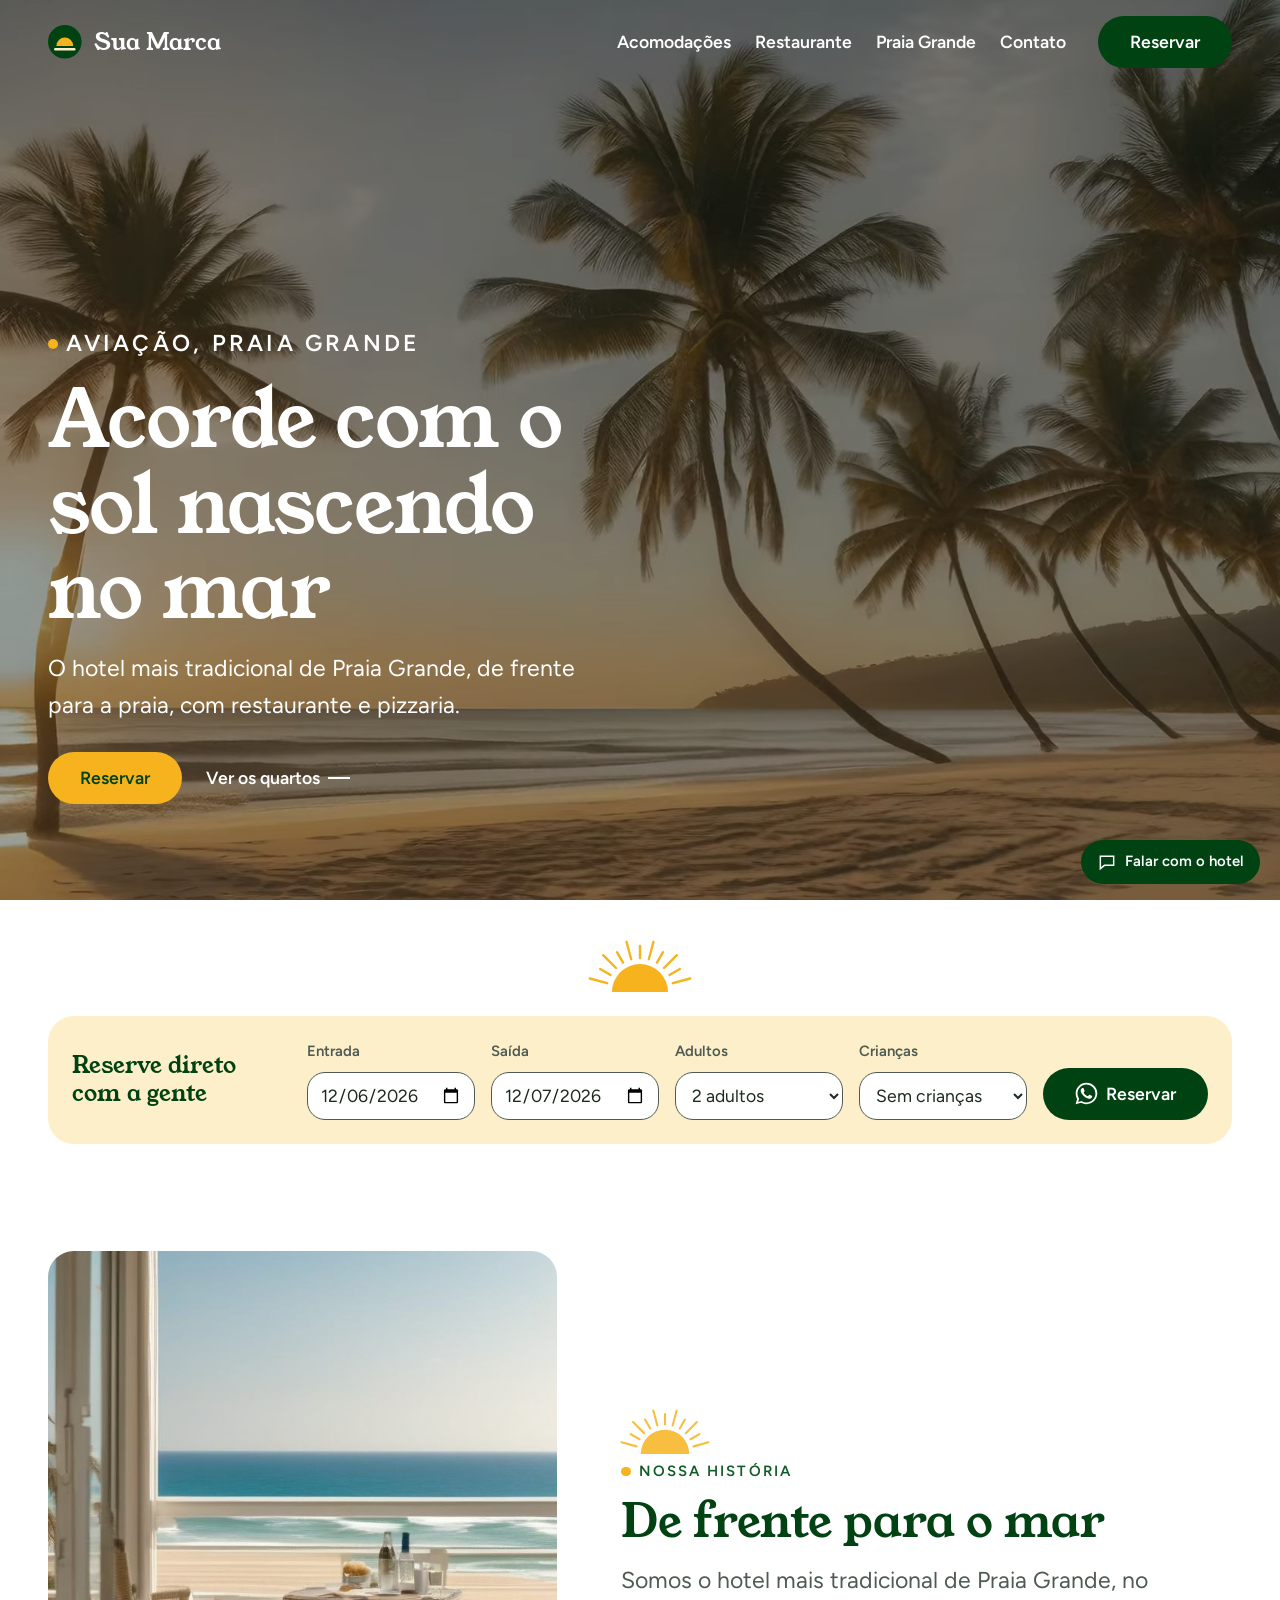
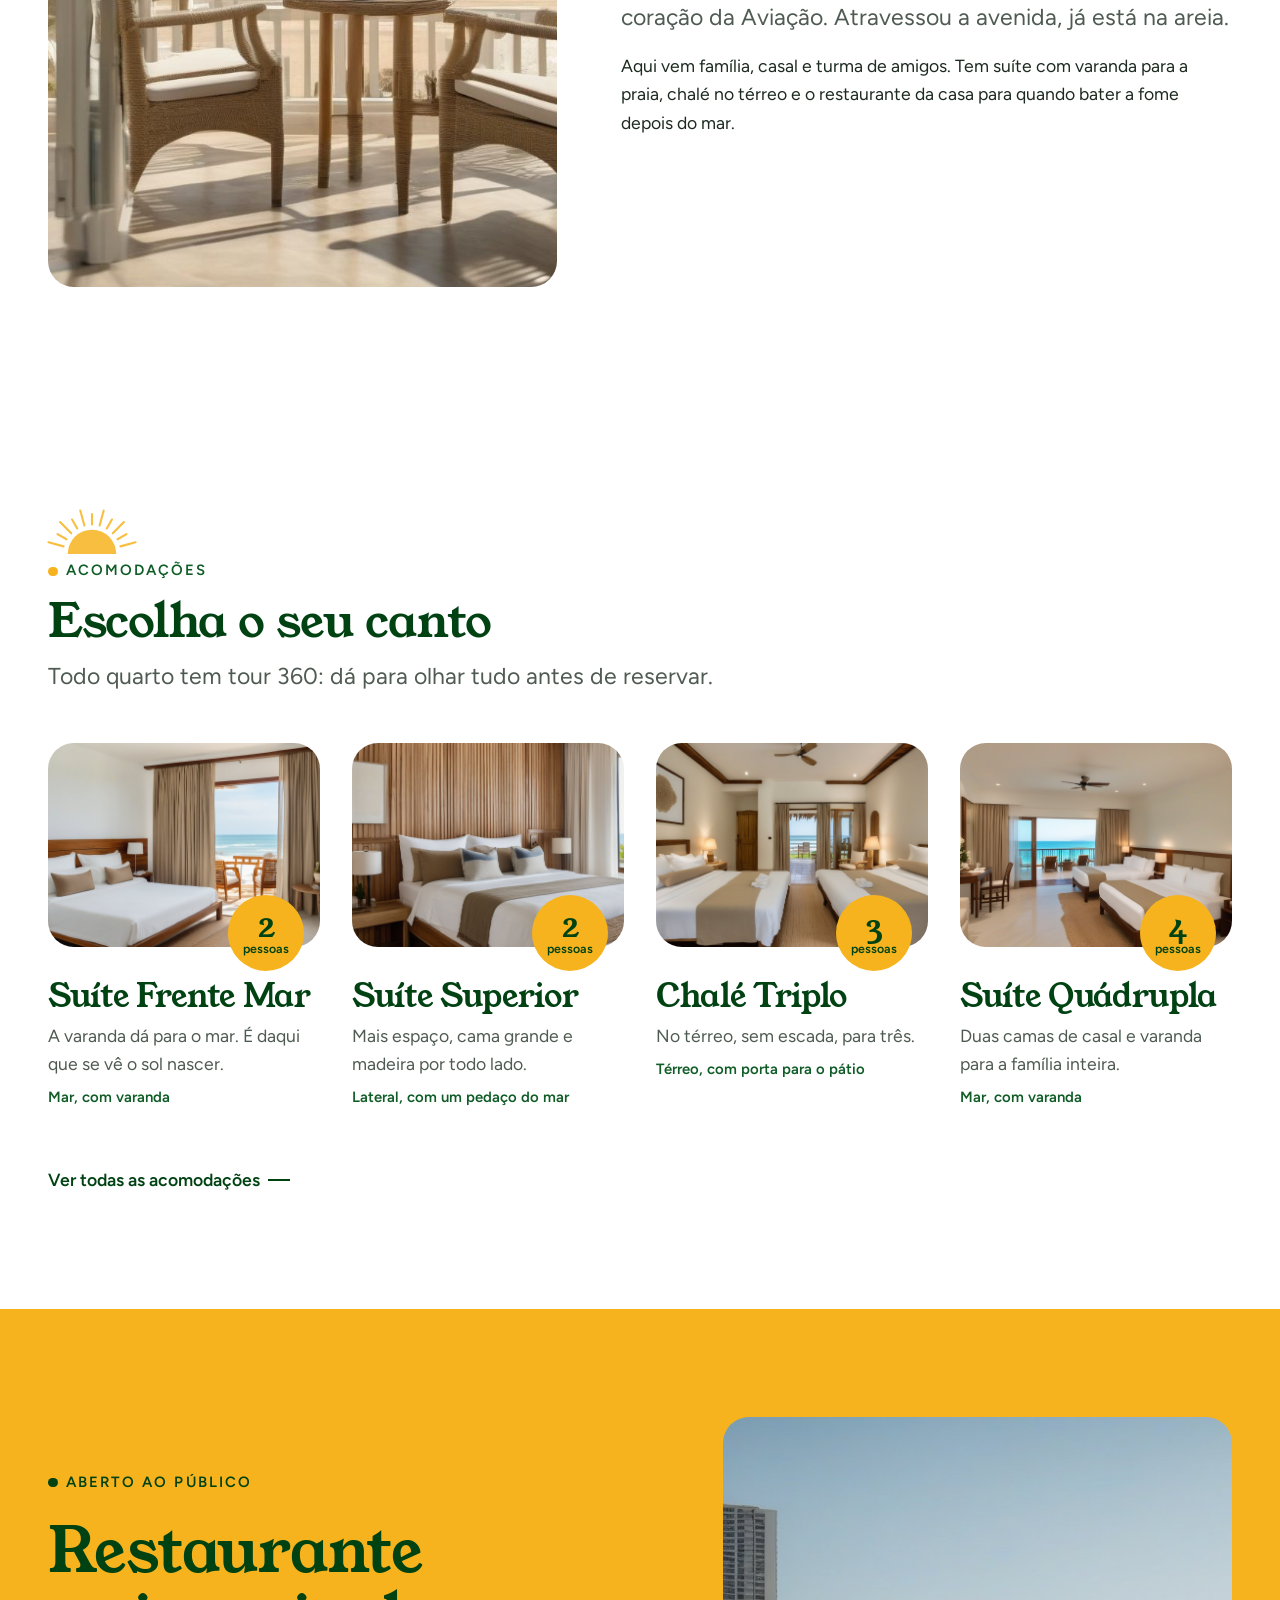
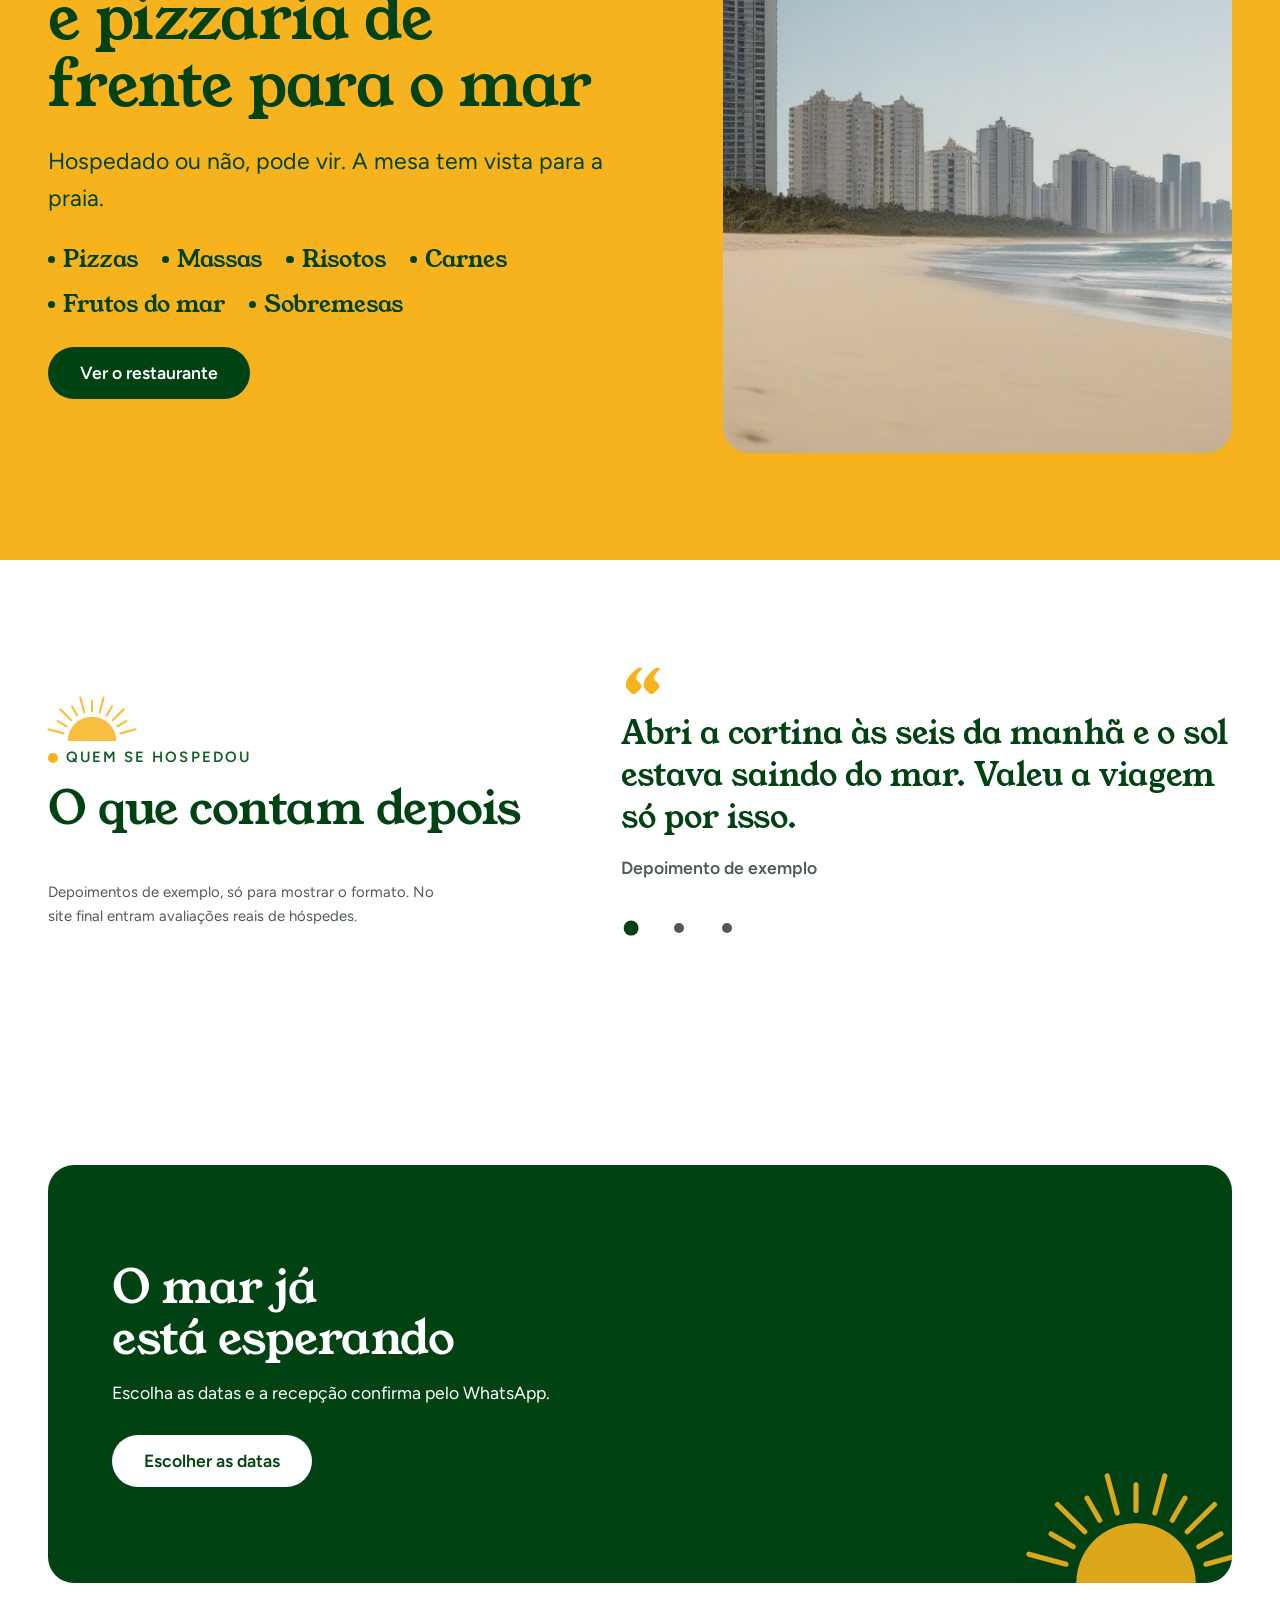
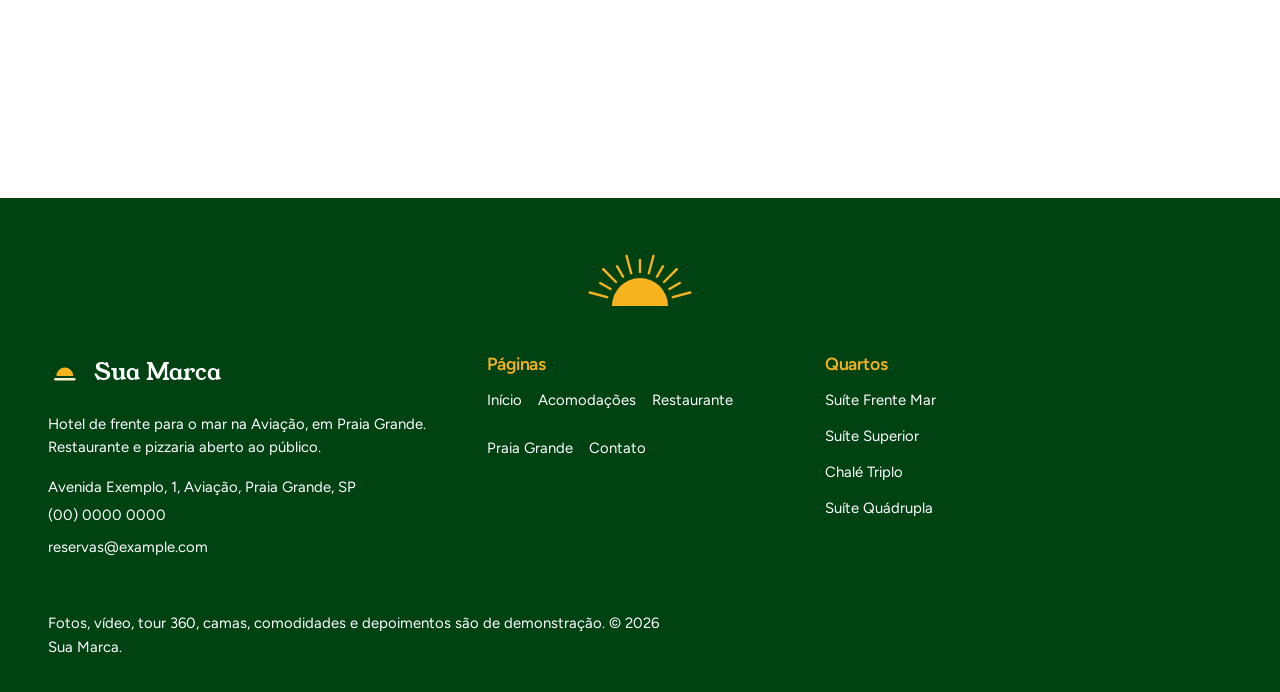
==== commit 8c4eba62: "Tour 360 so de olhar em volta, sem andar" ====
--- a/index.html
+++ b/index.html
@@ -93,7 +93,7 @@
       <div class="cabeca">
         <p class="kicker">Acomodações</p>
         <h2 id="quartos-titulo">Escolha o seu canto</h2>
-        <p class="lead">Todo quarto tem tour 360: dá para andar dentro antes de reservar.</p>
+        <p class="lead">Todo quarto tem tour 360: dá para olhar tudo antes de reservar.</p>
       </div>
       <div class="quartos" data-reveal-filhos>
         <a class="quarto" href="suite-frente-mar.html">
